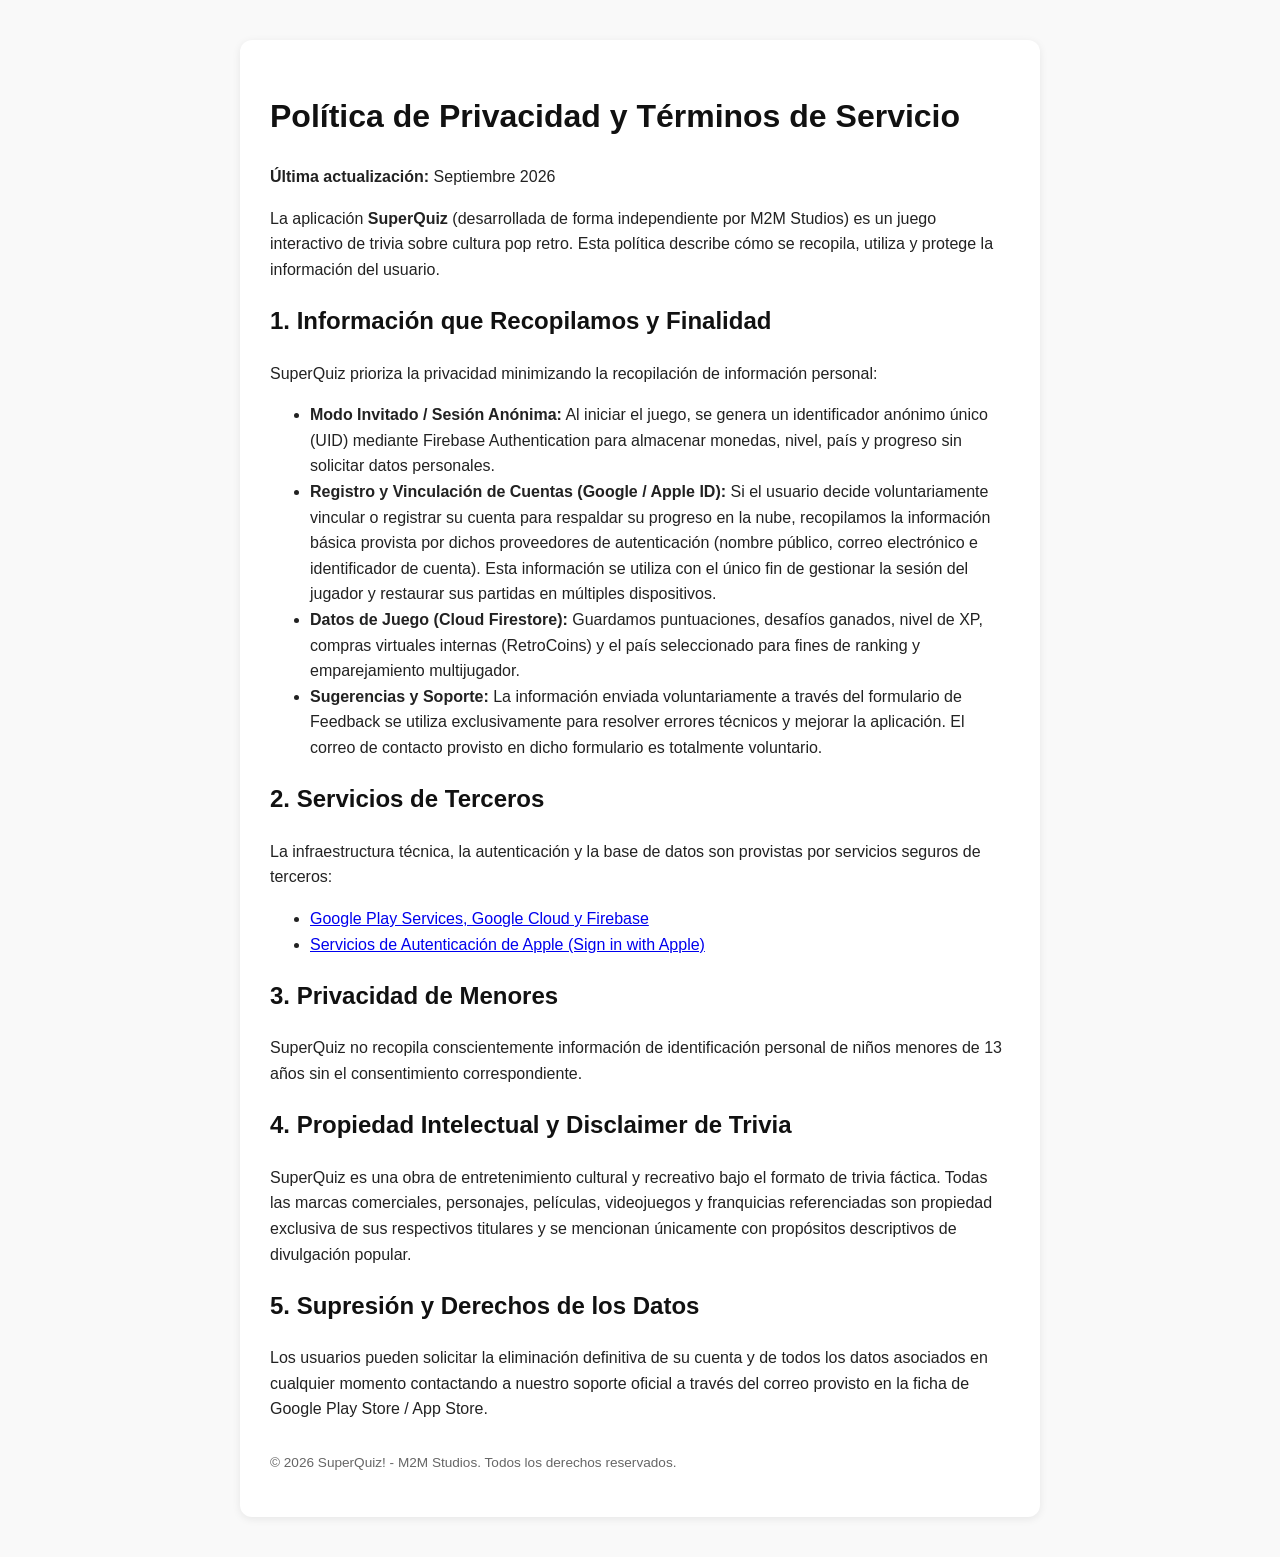
==== privacy.html @ 0c12a51a "privacy.html" ====
<!DOCTYPE html>
<html lang="es">
<head>
  <meta charset="UTF-8">
  <meta name="viewport" content="width=device-width, initial-scale=1.0">
  <title>Política de Privacidad - SuperQuiz</title>
  <style>
    body {
      font-family: -apple-system, BlinkMacSystemFont, "Segoe UI", Roboto, sans-serif;
      line-height: 1.6;
      max-width: 800px;
      margin: 40px auto;
      padding: 0 20px;
      color: #222;
      background-color: #f9f9f9;
    }
    h1, h2 { color: #111; }
    .card { background: white; padding: 30px; border-radius: 12px; box-shadow: 0 2px 8px rgba(0,0,0,0.08); }
    ul { margin-bottom: 15px; }
    footer { margin-top: 30px; font-size: 0.85em; color: #666; }
  </style>
</head>
<body>
  <div class="card">
    <h1>Política de Privacidad y Términos de Servicio</h1>
    <p><strong>Última actualización:</strong> Septiembre 2026</p>
    
    <p>La aplicación <strong>SuperQuiz</strong> (desarrollada de forma independiente por M2M Studios) es un juego interactivo de trivia sobre cultura pop retro. Esta política describe cómo se recopila, utiliza y protege la información del usuario.</p>

    <h2>1. Información que Recopilamos y Finalidad</h2>
    <p>SuperQuiz prioriza la privacidad minimizando la recopilación de información personal:</p>
    <ul>
      <li><strong>Modo Invitado / Sesión Anónima:</strong> Al iniciar el juego, se genera un identificador anónimo único (UID) mediante Firebase Authentication para almacenar monedas, nivel, país y progreso sin solicitar datos personales.</li>
      <li><strong>Registro y Vinculación de Cuentas (Google / Apple ID):</strong> Si el usuario decide voluntariamente vincular o registrar su cuenta para respaldar su progreso en la nube, recopilamos la información básica provista por dichos proveedores de autenticación (nombre público, correo electrónico e identificador de cuenta). Esta información se utiliza con el único fin de gestionar la sesión del jugador y restaurar sus partidas en múltiples dispositivos.</li>
      <li><strong>Datos de Juego (Cloud Firestore):</strong> Guardamos puntuaciones, desafíos ganados, nivel de XP, compras virtuales internas (RetroCoins) y el país seleccionado para fines de ranking y emparejamiento multijugador.</li>
      <li><strong>Sugerencias y Soporte:</strong> La información enviada voluntariamente a través del formulario de Feedback se utiliza exclusivamente para resolver errores técnicos y mejorar la aplicación. El correo de contacto provisto en dicho formulario es totalmente voluntario.</li>
    </ul>

    <h2>2. Servicios de Terceros</h2>
    <p>La infraestructura técnica, la autenticación y la base de datos son provistas por servicios seguros de terceros:</p>
    <ul>
      <li><a href="https://policies.google.com/privacy" target="_blank" rel="noopener">Google Play Services, Google Cloud y Firebase</a></li>
      <li><a href="https://www.apple.com/legal/privacy/" target="_blank" rel="noopener">Servicios de Autenticación de Apple (Sign in with Apple)</a></li>
    </ul>

    <h2>3. Privacidad de Menores</h2>
    <p>SuperQuiz no recopila conscientemente información de identificación personal de niños menores de 13 años sin el consentimiento correspondiente.</p>

    <h2>4. Propiedad Intelectual y Disclaimer de Trivia</h2>
    <p>SuperQuiz es una obra de entretenimiento cultural y recreativo bajo el formato de trivia fáctica. Todas las marcas comerciales, personajes, películas, videojuegos y franquicias referenciadas son propiedad exclusiva de sus respectivos titulares y se mencionan únicamente con propósitos descriptivos de divulgación popular.</p>

    <h2>5. Supresión y Derechos de los Datos</h2>
    <p>Los usuarios pueden solicitar la eliminación definitiva de su cuenta y de todos los datos asociados en cualquier momento contactando a nuestro soporte oficial a través del correo provisto en la ficha de Google Play Store / App Store.</p>
    
    <footer>
      <p>&copy; 2026 SuperQuiz! - M2M Studios. Todos los derechos reservados.</p>
    </footer>
  </div>
</body>
</html>
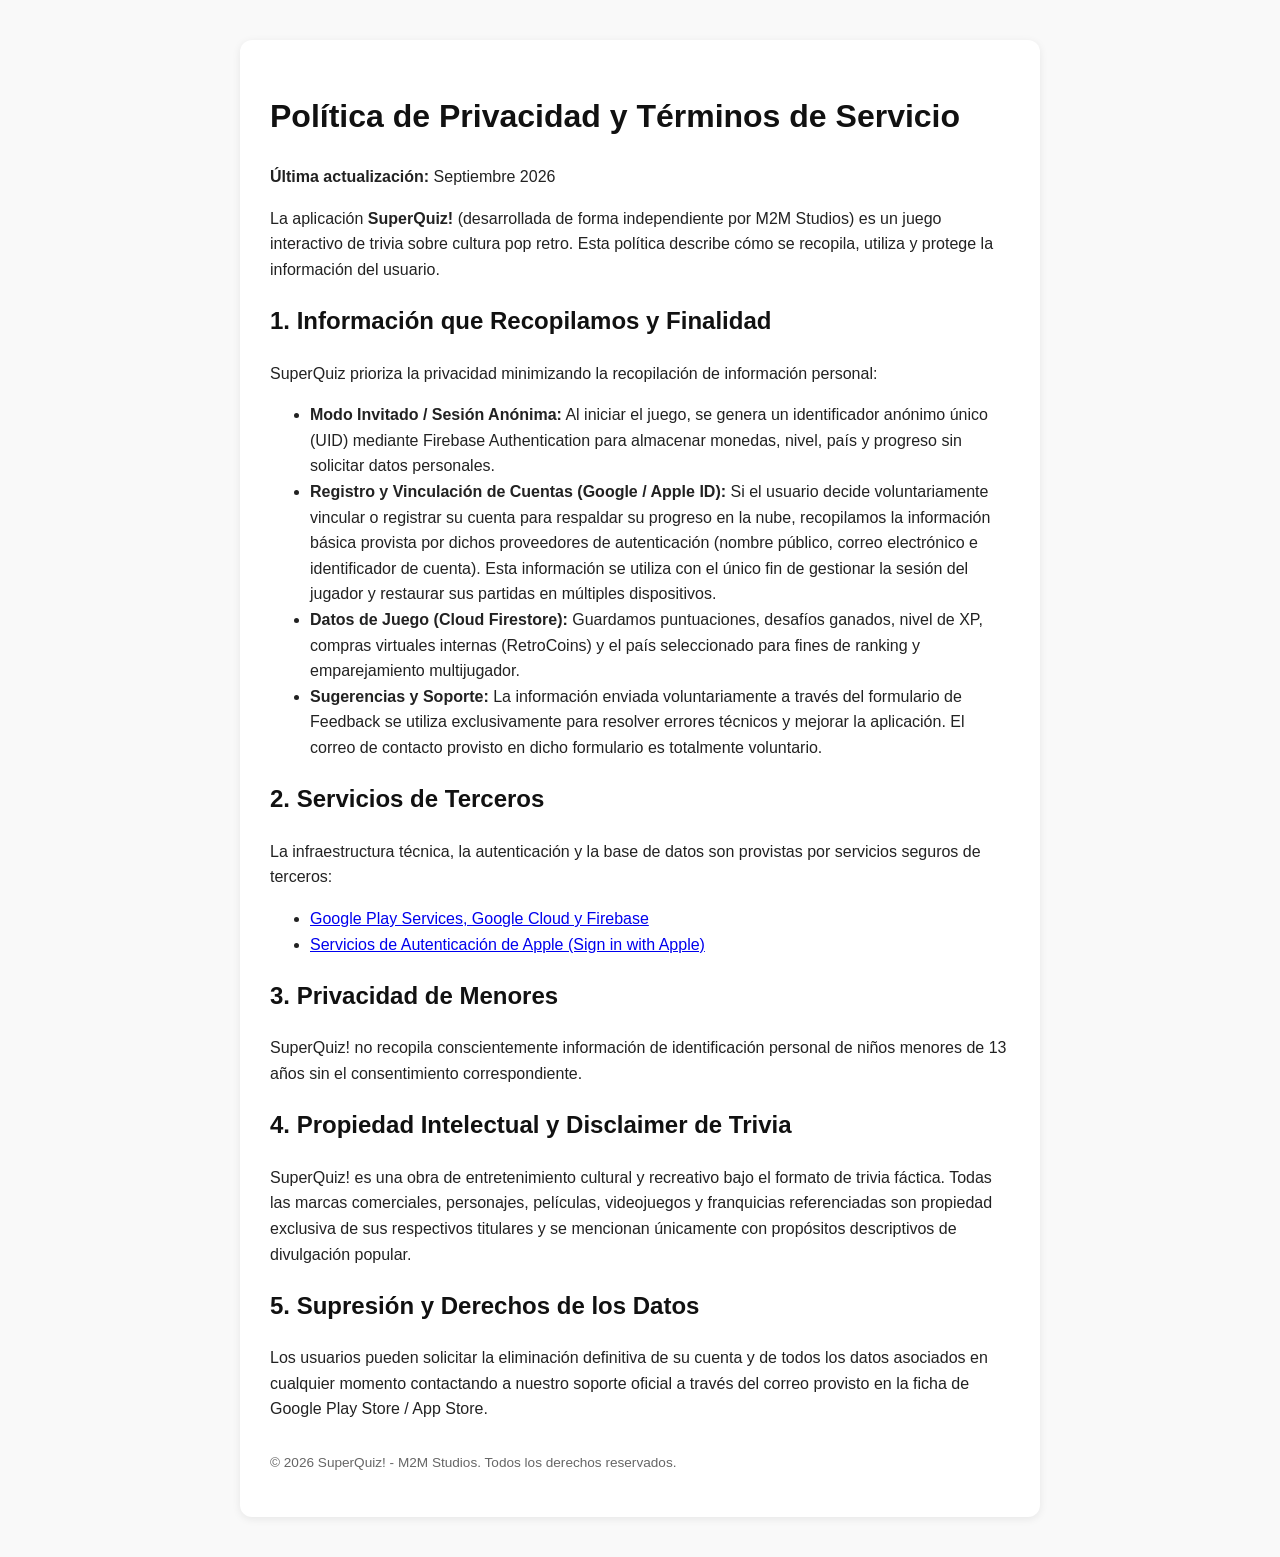
==== commit 13113c27: "privacy.html" ====
--- a/privacy.html
+++ b/privacy.html
@@ -3,7 +3,7 @@
 <head>
   <meta charset="UTF-8">
   <meta name="viewport" content="width=device-width, initial-scale=1.0">
-  <title>Política de Privacidad - SuperQuiz</title>
+  <title>Política de Privacidad - SuperQuiz!</title>
   <style>
     body {
       font-family: -apple-system, BlinkMacSystemFont, "Segoe UI", Roboto, sans-serif;
@@ -25,7 +25,7 @@
     <h1>Política de Privacidad y Términos de Servicio</h1>
     <p><strong>Última actualización:</strong> Septiembre 2026</p>
     
-    <p>La aplicación <strong>SuperQuiz</strong> (desarrollada de forma independiente por M2M Studios) es un juego interactivo de trivia sobre cultura pop retro. Esta política describe cómo se recopila, utiliza y protege la información del usuario.</p>
+    <p>La aplicación <strong>SuperQuiz!</strong> (desarrollada de forma independiente por M2M Studios) es un juego interactivo de trivia sobre cultura pop retro. Esta política describe cómo se recopila, utiliza y protege la información del usuario.</p>
 
     <h2>1. Información que Recopilamos y Finalidad</h2>
     <p>SuperQuiz prioriza la privacidad minimizando la recopilación de información personal:</p>
@@ -44,10 +44,10 @@
     </ul>
 
     <h2>3. Privacidad de Menores</h2>
-    <p>SuperQuiz no recopila conscientemente información de identificación personal de niños menores de 13 años sin el consentimiento correspondiente.</p>
+    <p>SuperQuiz! no recopila conscientemente información de identificación personal de niños menores de 13 años sin el consentimiento correspondiente.</p>
 
     <h2>4. Propiedad Intelectual y Disclaimer de Trivia</h2>
-    <p>SuperQuiz es una obra de entretenimiento cultural y recreativo bajo el formato de trivia fáctica. Todas las marcas comerciales, personajes, películas, videojuegos y franquicias referenciadas son propiedad exclusiva de sus respectivos titulares y se mencionan únicamente con propósitos descriptivos de divulgación popular.</p>
+    <p>SuperQuiz! es una obra de entretenimiento cultural y recreativo bajo el formato de trivia fáctica. Todas las marcas comerciales, personajes, películas, videojuegos y franquicias referenciadas son propiedad exclusiva de sus respectivos titulares y se mencionan únicamente con propósitos descriptivos de divulgación popular.</p>
 
     <h2>5. Supresión y Derechos de los Datos</h2>
     <p>Los usuarios pueden solicitar la eliminación definitiva de su cuenta y de todos los datos asociados en cualquier momento contactando a nuestro soporte oficial a través del correo provisto en la ficha de Google Play Store / App Store.</p>
